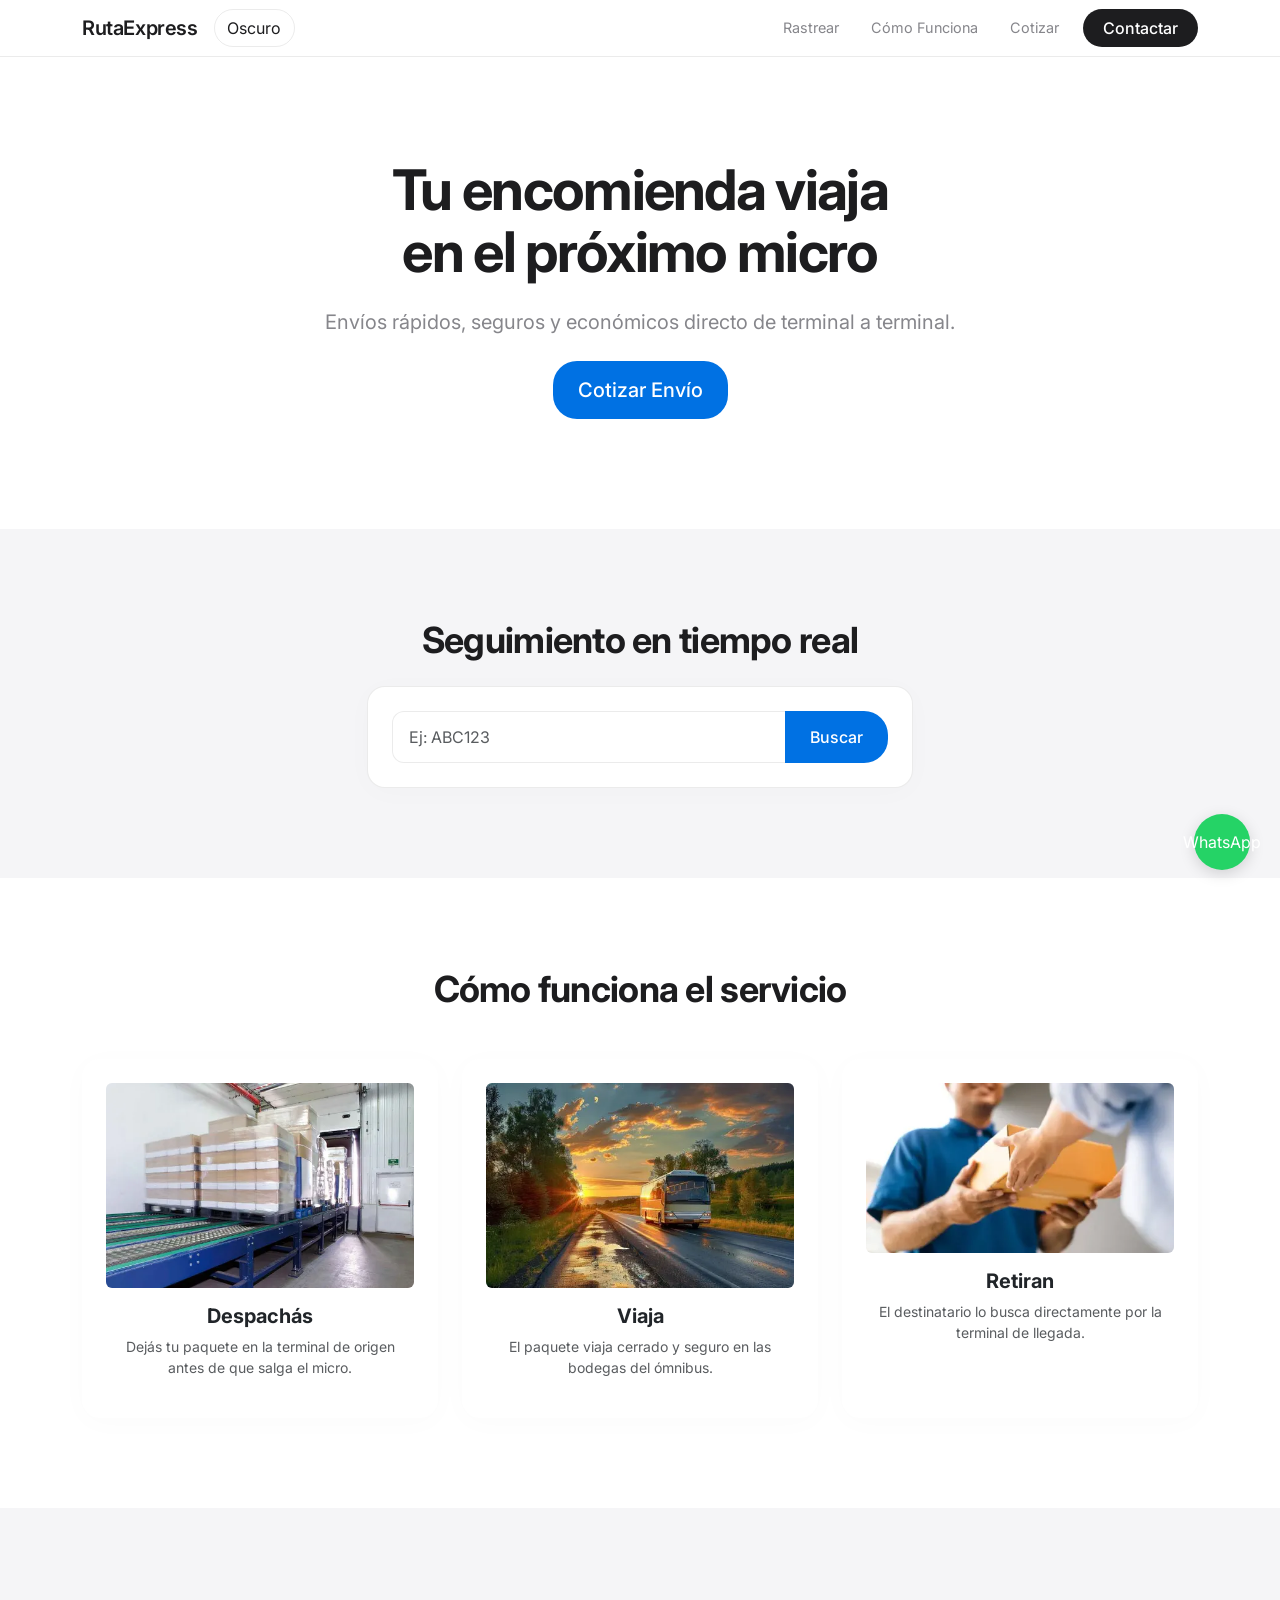
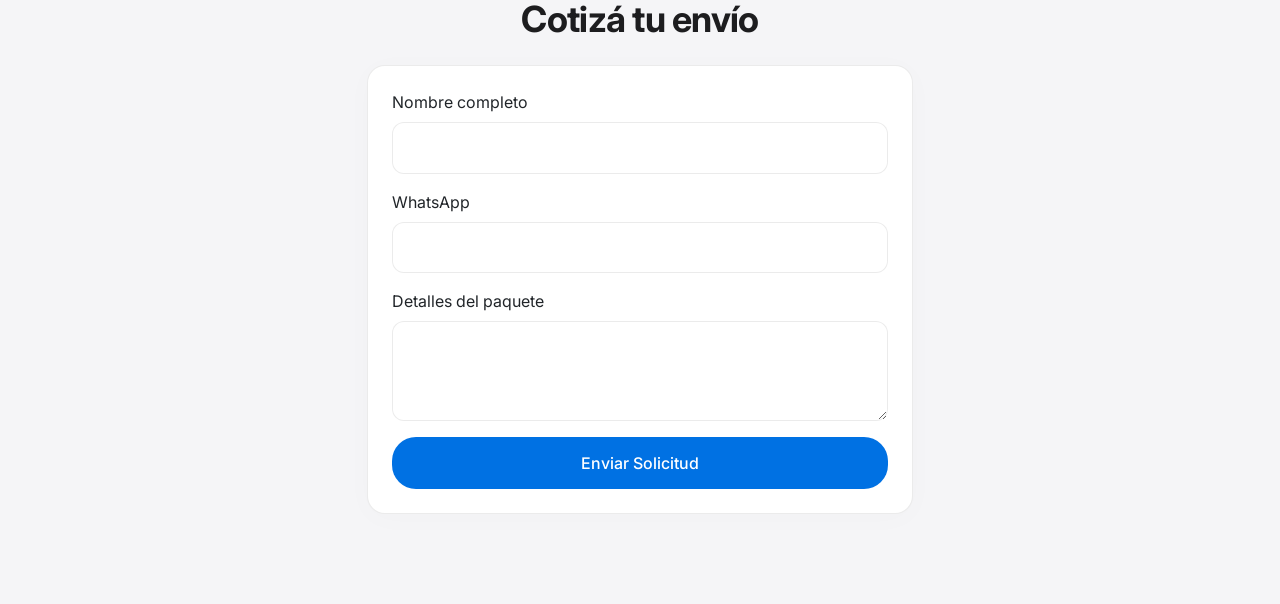
==== index.html @ 60e13e50 "Primer commit, hice todo en remoto y se sube junto" ====
<!DOCTYPE html>
<html lang="es">
<head>
    <meta charset="UTF-8">
    <meta name="viewport" content="width=device-width, initial-scale=1.0">
    <title>RutaExpress - Encomiendas, viajes y demas</title>
    <link href="https://cdn.jsdelivr.net/npm/bootstrap@5.3.3/dist/css/bootstrap.min.css" rel="stylesheet">
    <link href="https://fonts.googleapis.com/css2?family=Inter:wght@400;600&display=swap" rel="stylesheet">
    <link rel="stylesheet" href="styles.css">
</head>
<body>

    <nav class="navbar navbar-expand-lg fixed-top custom-navbar">
        <div class="container">
            <a class="navbar-brand logo-apple" href="#">RutaExpress</a>
            
            <button id="theme-toggle" class="btn-theme-toggle">Oscuro</button>
            
            <div class="navbar-nav ms-auto d-none d-lg-flex">
                <a class="nav-link" href="#tracking">Rastrear</a>
                <a class="nav-link" href="#como-funciona">Cómo Funciona</a>
                <a class="nav-link" href="otras_rutas.html">Cotizar</a>
                <a href="#contacto" class="btn btn-apple-nav">Contactar</a>
            </div>
        </div>
    </nav>

    <section class="hero-section text-center d-flex align-items-center">
        <div class="container">
            <h1 class="hero-title">Tu encomienda viaja<br>en el próximo micro</h1>
            <p class="hero-subtitle mx-auto my-4">Envíos rápidos, seguros y económicos directo de terminal a terminal.</p>
            <a href="otras_rutas.html" class="btn btn-apple-primary btn-lg px-4">Cotizar Envío</a>
        </div>
    </section>

    <section id="tracking" class="section-padding section-alt">
        <div class="container text-center">
            <h2 class="section-title mb-4">Seguimiento en tiempo real</h2>
            <div class="row justify-content-center">
                <div class="col-md-6">
                    <div class="card card-apple p-4">
                        <form id="tracking-form">
                            <div class="input-group">
                                <input type="text" id="tracking-input" class="form-control form-control-apple" placeholder="Ej: ABC123" required>
                                <button type="submit" class="btn btn-apple-primary">Buscar</button>
                            </div>
                        </form>
                        <div id="tracking-result" class="text-start mt-3 pt-3 border-top d-none">
                            <p class="mb-1 text-primary-apple fw-bold">En viaje </p>
                            <p class="mb-0 text-muted small">Colectivo Nº45 - En camino</p>
                        </div>
                    </div>
                </div>
            </div>
        </div>
    </section>

    <section id="como-funciona" class="section-padding">
        <div class="container">
            <h2 class="text-center section-title mb-5">Cómo funciona el servicio</h2>
            <div class="row g-4 text-center">
                <div class="col-md-4">
                    <div class="card card-apple h-100 p-4 border-0">
                        <img src="despacho.webp" alt="Despachar paquete" class="img-fluid mb-3 rounded">
                        <h3 class="h5 fw-bold">Despachás</h3>
                        <p class="text-muted small">Dejás tu paquete en la terminal de origen antes de que salga el micro.</p>
                    </div>
                </div>
                <div class="col-md-4">
                    <div class="card card-apple h-100 p-4 border-0">
                        <img src="viaje.webp" alt="Viaje del paquete" class="img-fluid mb-3 rounded">
                        <h3 class="h5 fw-bold">Viaja</h3>
                        <p class="text-muted small">El paquete viaja cerrado y seguro en las bodegas del ómnibus.</p>
                    </div>
                </div>
                <div class="col-md-4">
                    <div class="card card-apple h-100 p-4 border-0">
                        <img src="entrega.webp" alt="Retirar paquete" class="img-fluid mb-3 rounded">
                        <h3 class="h5 fw-bold">Retiran</h3>
                        <p class="text-muted small">El destinatario lo busca directamente por la terminal de llegada.</p>
                    </div>
                </div>
            </div>
        </div>
    </section>

    <section id="contacto" class="section-padding section-alt">
        <div class="container">
            <h2 class="text-center section-title mb-4">Cotizá tu envío</h2>
            <div class="row justify-content-center">
                <div class="col-md-6">
                    <div class="card card-apple p-4">
                        <form id="contact-form">
                            <div class="mb-3">
                                <label class="form-label">Nombre completo</label>
                                <input type="text" class="form-control form-control-apple" required>
                            </div>
                            <div class="mb-3">
                                <label class="form-label">WhatsApp</label>
                                <input type="tel" class="form-control form-control-apple" required>
                            </div>
                            <div class="mb-3">
                                <label class="form-label">Detalles del paquete</label>
                                <textarea class="form-control form-control-apple" rows="3" required></textarea>
                            </div>
                            <button type="submit" class="btn btn-apple-primary w-100">Enviar Solicitud</button>
                        </form>
                    </div>
                </div>
            </div>
        </div>
    </section>

    <a href="wa.me/+56958281260" class="whatsapp-floating" target="_blank">
        <span>WhatsApp</span>
    </a>

    <script src="script.js"></script>
</body>
</html>
---- styles.css ----
:root {
    --apple-bg: #ffffff;
    --apple-body-bg: #f5f5f7;
    --apple-text: #1d1d1f;
    --apple-text-secondary: #86868b;
    --apple-primary: #0071e3;
    --apple-primary-hover: #0077ed;
    --apple-card-bg: #ffffff;
    --apple-card-border: rgba(0, 0, 0, 0.08);
    --apple-nav-bg: rgba(255, 255, 255, 0.72);
    --apple-tint: #f5f5f7;
    --apple-shadow: 0 4px 30px rgba(0, 0, 0, 0.02);
}

[data-bs-theme="dark"] {
    --apple-bg: #000000;
    --apple-body-bg: #1d1d1f;
    --apple-text: #f5f5f7;
    --apple-text-secondary: #86868b;
    --apple-primary: #0071e3;
    --apple-primary-hover: #0077ed;
    --apple-card-bg: #2d2d2f;
    --apple-card-border: rgba(255, 255, 255, 0.08);
    --apple-nav-bg: rgba(29, 29, 31, 0.72);
    --apple-tint: #121212;
    --apple-shadow: 0 4px 30px rgba(0, 0, 0, 0.4);
}

/* GENERAL */
body {
    font-family: 'Inter', -apple-system, BlinkMacSystemFont, "Segoe UI", Roboto, sans-serif;
    background-color: var(--apple-bg);
    color: var(--apple-text);
    transition: background-color 0.4s ease, color 0.4s ease;
    overflow-x: hidden;
}

/* NAVBAR */
.custom-navbar {
    background-color: var(--apple-nav-bg);
    backdrop-filter: blur(20px);
    -webkit-backdrop-filter: blur(20px);
    border-bottom: 1px solid var(--apple-card-border);
}

.logo-apple {
    font-weight: 600;
    font-size: 1.25rem;
    color: var(--apple-text) !important;
    letter-spacing: -0.02em;
    text-decoration: none;
}

.custom-navbar .nav-link {
    color: var(--apple-text-secondary) !important;
    font-size: 0.9rem;
    padding: 0.5rem 1rem !important;
    transition: color 0.2s ease;
}

.custom-navbar .nav-link:hover {
    color: var(--apple-text) !important;
}

.btn-apple-nav {
    background-color: var(--apple-text);
    color: var(--apple-bg) !important;
    border-radius: 20px;
    padding: 0.4rem 1.2rem !important;
    font-weight: 500 !important;
    margin-left: 0.5rem;
    transition: transform 0.2s, opacity 0.2s !important;
}

.btn-theme-toggle {
    background: transparent;
    border: 1px solid var(--apple-card-border);
    color: var(--apple-text);
    padding: 0.4rem 0.8rem;
    border-radius: 20px;
    cursor: pointer;
}


.hero-section {
    padding-top: 160px;
    padding-bottom: 110px;
}

.hero-title {
    font-size: 3.5rem;
    font-weight: 700;
    line-height: 1.1;
    letter-spacing: -0.03em;
    margin-bottom: 1.5rem;
}

.hero-subtitle {
    font-size: 1.25rem;
    color: var(--apple-text-secondary);
    max-width: 680px;
}

/* BOTONES */
.btn-apple-primary {
    background-color: var(--apple-primary);
    color: #ffffff;
    border-radius: 24px;
    padding: 0.8rem 1.5rem;
    font-weight: 500;
    transition: background-color 0.2s, transform 0.2s;
}

.btn-apple-primary:hover {
    background-color: var(--apple-primary-hover);
    color: #ffffff;
    transform: translateY(-1px);
}

/* SECCIONES */
.section-padding { padding: 90px 0; }
.section-alt { background-color: var(--apple-tint); }
.section-title { font-size: 2.25rem; font-weight: 700; letter-spacing: -0.02em; }

/* TARJETAS */
.card-apple {
    background-color: var(--apple-card-bg);
    border: 1px solid var(--apple-card-border);
    border-radius: 18px;
    box-shadow: var(--apple-shadow);
}

.step-badge {
    width: 44px;
    height: 44px;
    background-color: var(--apple-tint);
    display: inline-flex;
    align-items: center;
    justify-content: center;
    border-radius: 50%;
    font-weight: 600;
}

/* FORMULARIO */
.form-control-apple {
    background-color: var(--apple-bg);
    border: 1px solid var(--apple-card-border);
    color: var(--apple-text);
    border-radius: 12px;
    padding: 0.8rem 1rem;
}

.form-control-apple:focus {
    border-color: var(--apple-primary);
    box-shadow: 0 0 0 4px rgba(0, 113, 227, 0.15);
}


.text-primary-apple { color: #34c759; }

.whatsapp-floating {
    position: fixed;
    bottom: 30px;
    right: 30px;
    background-color: #25d366;
    width: 56px;
    height: 56px;
    border-radius: 50%;
    display: flex;
    align-items: center;
    justify-content: center;
    color: white;
    text-decoration: none;
    box-shadow: 0 4px 15px rgba(0,0,0,0.15);
    z-index: 1000;
}
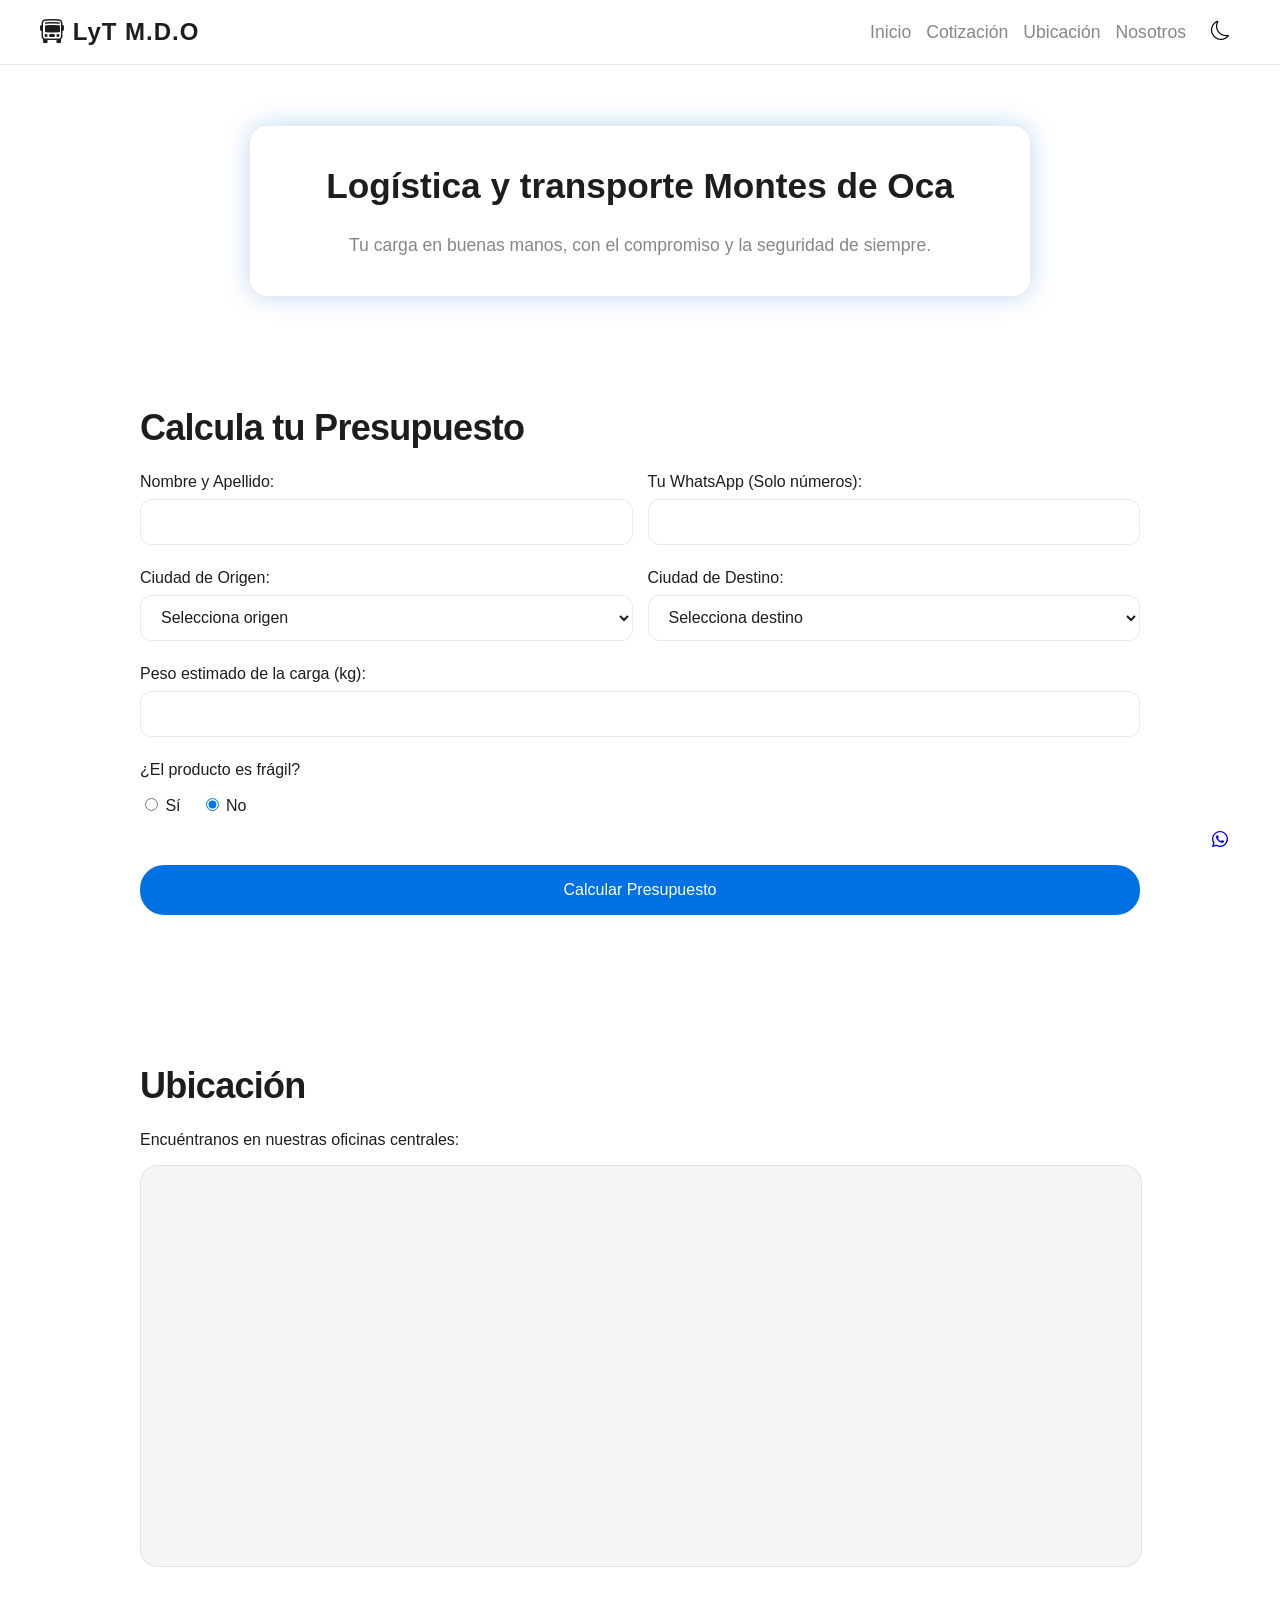
==== commit dfdc3993: "fix: cambios estructurales, mejoras y agregue las tareas establecidas" ====
--- a/index.html
+++ b/index.html
@@ -1,120 +1,127 @@
 <!DOCTYPE html>
-<html lang="es">
+<html lang="es" data-bs-theme="light">
 <head>
     <meta charset="UTF-8">
     <meta name="viewport" content="width=device-width, initial-scale=1.0">
-    <title>RutaExpress - Encomiendas, viajes y demas</title>
-    <link href="https://cdn.jsdelivr.net/npm/bootstrap@5.3.3/dist/css/bootstrap.min.css" rel="stylesheet">
-    <link href="https://fonts.googleapis.com/css2?family=Inter:wght@400;600&display=swap" rel="stylesheet">
+    <title>Logística y Transporte Montes de Oca</title>
     <link rel="stylesheet" href="styles.css">
+    <link rel="stylesheet" href="https://cdn.jsdelivr.net/npm/bootstrap-icons@1.11.3/font/bootstrap-icons.min.css">
 </head>
 <body>
 
-    <nav class="navbar navbar-expand-lg fixed-top custom-navbar">
-        <div class="container">
-            <a class="navbar-brand logo-apple" href="#">RutaExpress</a>
+<!-- Menú de navegación -->
+    <nav class="custom-navbar">
+        <div class="nav-container">
+            <!-- Firma a la izquierda -->
+             
+            <a href="index.html" class="navbar-logo"><i class="bi bi-bus-front" class=""></i> LyT M.D.O</a>
             
-            <button id="theme-toggle" class="btn-theme-toggle">Oscuro</button>
-            
-            <div class="navbar-nav ms-auto d-none d-lg-flex">
-                <a class="nav-link" href="#tracking">Rastrear</a>
-                <a class="nav-link" href="#como-funciona">Cómo Funciona</a>
-                <a class="nav-link" href="otras_rutas.html">Cotizar</a>
-                <a href="#contacto" class="btn btn-apple-nav">Contactar</a>
-            </div>
+            <!-- Lista de enlaces centrados -->
+            <ul>
+                <li><a href="index.html">Inicio</a></li>
+                <li><a href="#cotizacion">Cotización</a></li>
+                <li><a href="#ubicacion">Ubicación</a></li>
+                <li><a href="experiencia.html">Nosotros</a></li>
+                <li><button id="theme-toggle" class="btn-theme-toggle" title="Cambiar tema"><i id="theme-icon" class="bi bi-moon"></i></button></li>
+            </ul>
         </div>
     </nav>
 
-    <section class="hero-section text-center d-flex align-items-center">
-        <div class="container">
-            <h1 class="hero-title">Tu encomienda viaja<br>en el próximo micro</h1>
-            <p class="hero-subtitle mx-auto my-4">Envíos rápidos, seguros y económicos directo de terminal a terminal.</p>
-            <a href="otras_rutas.html" class="btn btn-apple-primary btn-lg px-4">Cotizar Envío</a>
+    <!-- Botón Flotante de WhatsApp -->
+    <a href="https://wa.me/56958281260" class="whatsapp-float" target="_blank" rel="noopener noreferrer">
+        <i class="bi bi-whatsapp"></i>
+    </a>
+
+    <!-- NUEVO: TÍTULO Y ESLOGAN -->
+    <section id="hero" class="title-container">
+        <div class="title-box">
+            <h1>Logística y transporte Montes de Oca</h1>
+            <p>Tu carga en buenas manos, con el compromiso y la seguridad de siempre.</p>
         </div>
     </section>
 
-    <section id="tracking" class="section-padding section-alt">
-        <div class="container text-center">
-            <h2 class="section-title mb-4">Seguimiento en tiempo real</h2>
-            <div class="row justify-content-center">
-                <div class="col-md-6">
-                    <div class="card card-apple p-4">
-                        <form id="tracking-form">
-                            <div class="input-group">
-                                <input type="text" id="tracking-input" class="form-control form-control-apple" placeholder="Ej: ABC123" required>
-                                <button type="submit" class="btn btn-apple-primary">Buscar</button>
-                            </div>
-                        </form>
-                        <div id="tracking-result" class="text-start mt-3 pt-3 border-top d-none">
-                            <p class="mb-1 text-primary-apple fw-bold">En viaje </p>
-                            <p class="mb-0 text-muted small">Colectivo Nº45 - En camino</p>
-                        </div>
-                    </div>
+<!-- SECCIÓN DEL FORMULARIO COTIZADOR -->
+    <section id="cotizacion">
+        <h2>Calcula tu Presupuesto</h2>
+        
+        <!-- Aviso Visual (Oculto por defecto) -->
+        <p id="alerta-ciudades" class="alerta-roja ocultar-alerta">No se puede escoger dos ciudades iguales de inicio y término de encomienda.</p>
+        
+        <form id="cotizar-form">
+            <!-- NUEVOS CAMPOS: Nombre y WhatsApp -->
+            <div class="form-group-row">
+                <div class="form-group half-width">
+                    <label for="nombre">Nombre y Apellido:</label>
+                    <input type="text" id="nombre" name="nombre" required>
+                </div>
+                <div class="form-group half-width">
+                    <label for="whatsapp">Tu WhatsApp (Solo números):</label>
+                    <input type="number" id="whatsapp" name="whatsapp" required>
                 </div>
             </div>
+
+            <!-- CAMPOS: Ciudades -->
+            <div class="form-group-row">
+                <div class="form-group half-width">
+                    <label for="origen">Ciudad de Origen:</label>
+                    <select id="origen" name="origen" required>
+                        <option value="" disabled selected>Selecciona origen</option>
+                        <option value="Iquique">Iquique</option>
+                        <option value="Antofagasta">Antofagasta</option>
+                        <option value="Santiago">Santiago</option>
+                        <option value="Concepción">Concepción</option>
+                    </select>
+                </div>
+                <div class="form-group half-width">
+                    <label for="destino">Ciudad de Destino:</label>
+                    <select id="destino" name="destino" required>
+                        <option value="" disabled selected>Selecciona destino</option>
+                        <option value="Iquique">Iquique</option>
+                        <option value="Antofagasta">Antofagasta</option>
+                        <option value="Santiago">Santiago</option>
+                        <option value="Concepción">Concepción</option>
+                    </select>
+                </div>
+            </div>
+
+            <!-- CAMPO: Peso -->
+            <div class="form-group">
+                <label for="peso">Peso estimado de la carga (kg):</label>
+                <input type="number" id="peso" name="peso" min="1" required>
+            </div>
+
+            <!-- NUEVO CAMPO: Frágil -->
+            <div class="form-group">
+                <label>¿El producto es frágil?</label>
+                <div class="radio-group">
+                    <label><input type="radio" name="fragil" value="Si" required> Sí</label>
+                    <label><input type="radio" name="fragil" value="No" checked> No</label>
+                </div>
+            </div>
+
+            <button type="submit" id="btn-calcular" class="btn-submit">Calcular Presupuesto</button>
+        </form>
+
+        <!-- Contenedor del resultado (Oculto por defecto) -->
+        <div id="resultado" class="resultado-caja d-none">
+            <h3>Total Estimado: <span id="precio" class="text-primary-apple"></span></h3>
+            <p>Este es un valor referencial. Contáctanos por WhatsApp para coordinar tu envío.</p>
         </div>
     </section>
 
-    <section id="como-funciona" class="section-padding">
-        <div class="container">
-            <h2 class="text-center section-title mb-5">Cómo funciona el servicio</h2>
-            <div class="row g-4 text-center">
-                <div class="col-md-4">
-                    <div class="card card-apple h-100 p-4 border-0">
-                        <img src="despacho.webp" alt="Despachar paquete" class="img-fluid mb-3 rounded">
-                        <h3 class="h5 fw-bold">Despachás</h3>
-                        <p class="text-muted small">Dejás tu paquete en la terminal de origen antes de que salga el micro.</p>
-                    </div>
-                </div>
-                <div class="col-md-4">
-                    <div class="card card-apple h-100 p-4 border-0">
-                        <img src="viaje.webp" alt="Viaje del paquete" class="img-fluid mb-3 rounded">
-                        <h3 class="h5 fw-bold">Viaja</h3>
-                        <p class="text-muted small">El paquete viaja cerrado y seguro en las bodegas del ómnibus.</p>
-                    </div>
-                </div>
-                <div class="col-md-4">
-                    <div class="card card-apple h-100 p-4 border-0">
-                        <img src="entrega.webp" alt="Retirar paquete" class="img-fluid mb-3 rounded">
-                        <h3 class="h5 fw-bold">Retiran</h3>
-                        <p class="text-muted small">El destinatario lo busca directamente por la terminal de llegada.</p>
-                    </div>
-                </div>
-            </div>
+
+    <section id="ubicacion">
+        <h2>Ubicación</h2>
+        <p>Encuéntranos en nuestras oficinas centrales:</p>
+        
+
+        <div class="map-container">
+            <iframe src="https://www.google.com/maps/embed?pb=!1m18!1m12!1m3!1d3744.136192873491!2d-70.134595!3d-20.245842!2m3!1f0!2f0!3f0!3m2!1i1024!2i768!4f13.1!3m3!1m2!1s0x915214002fa8c109%3A0xc3f58a361efbf7!2sManuel%20Castro%20Ramos%202100%2C%201100000%20Iquique%2C%20Tarapac%C3%A1%2C%20Chile!5e0!3m2!1sen!2sus!4v1715000000000!5m2!1sen!2sus" width="100%" height="100%" style="border:0;" allowfullscreen="" loading="lazy" referrerpolicy="no-referrer-when-downgrade"></iframe>
         </div>
     </section>
 
-    <section id="contacto" class="section-padding section-alt">
-        <div class="container">
-            <h2 class="text-center section-title mb-4">Cotizá tu envío</h2>
-            <div class="row justify-content-center">
-                <div class="col-md-6">
-                    <div class="card card-apple p-4">
-                        <form id="contact-form">
-                            <div class="mb-3">
-                                <label class="form-label">Nombre completo</label>
-                                <input type="text" class="form-control form-control-apple" required>
-                            </div>
-                            <div class="mb-3">
-                                <label class="form-label">WhatsApp</label>
-                                <input type="tel" class="form-control form-control-apple" required>
-                            </div>
-                            <div class="mb-3">
-                                <label class="form-label">Detalles del paquete</label>
-                                <textarea class="form-control form-control-apple" rows="3" required></textarea>
-                            </div>
-                            <button type="submit" class="btn btn-apple-primary w-100">Enviar Solicitud</button>
-                        </form>
-                    </div>
-                </div>
-            </div>
-        </div>
-    </section>
 
-    <a href="wa.me/+56958281260" class="whatsapp-floating" target="_blank">
-        <span>WhatsApp</span>
-    </a>
-
-    <script src="script.js"></script>
+    <script src="main.js"></script>
+    <script src="cotizador.js"></script> 
 </body>
 </html>
--- a/styles.css
+++ b/styles.css
@@ -33,14 +33,37 @@
     color: var(--apple-text);
     transition: background-color 0.4s ease, color 0.4s ease;
     overflow-x: hidden;
+    margin: 0;
 }
 
 /* NAVBAR */
-.custom-navbar {
+.custom-navbar, nav {
     background-color: var(--apple-nav-bg);
     backdrop-filter: blur(20px);
     -webkit-backdrop-filter: blur(20px);
     border-bottom: 1px solid var(--apple-card-border);
+    position: sticky;
+    top: 0;
+    z-index: 999;
+}
+
+nav ul {
+    list-style: none;
+    display: flex;
+    gap: 15px;
+    padding: 1rem 2rem;
+    margin: 0;
+}
+
+nav ul li a {
+    text-decoration: none;
+    color: var(--apple-text-secondary);
+    font-weight: 500;
+    transition: color 0.2s ease;
+}
+
+nav ul li a:hover {
+    color: var(--apple-text);
 }
 
 .logo-apple {
@@ -51,127 +74,408 @@
     text-decoration: none;
 }
 
-.custom-navbar .nav-link {
-    color: var(--apple-text-secondary) !important;
-    font-size: 0.9rem;
-    padding: 0.5rem 1rem !important;
-    transition: color 0.2s ease;
-}
-
-.custom-navbar .nav-link:hover {
-    color: var(--apple-text) !important;
-}
-
-.btn-apple-nav {
-    background-color: var(--apple-text);
-    color: var(--apple-bg) !important;
-    border-radius: 20px;
-    padding: 0.4rem 1.2rem !important;
-    font-weight: 500 !important;
-    margin-left: 0.5rem;
-    transition: transform 0.2s, opacity 0.2s !important;
-}
-
-.btn-theme-toggle {
-    background: transparent;
-    border: 1px solid var(--apple-card-border);
-    color: var(--apple-text);
-    padding: 0.4rem 0.8rem;
-    border-radius: 20px;
-    cursor: pointer;
-}
-
-
-.hero-section {
-    padding-top: 160px;
-    padding-bottom: 110px;
-}
-
-.hero-title {
-    font-size: 3.5rem;
+/* ESTRUCTURA DE SECCIONES (Adaptada al HTML) */
+section {
+    padding: 60px 20px;
+    max-width: 1000px;
+    margin: 0 auto;
+}
+
+h2 {
+    font-size: 2.25rem;
     font-weight: 700;
-    line-height: 1.1;
-    letter-spacing: -0.03em;
+    letter-spacing: -0.02em;
     margin-bottom: 1.5rem;
-}
-
-.hero-subtitle {
-    font-size: 1.25rem;
-    color: var(--apple-text-secondary);
-    max-width: 680px;
-}
-
-/* BOTONES */
-.btn-apple-primary {
+    color: var(--apple-text);
+}
+
+/* FORMULARIO ADAPTADO AL ESTILO APPLE */
+.form-group {
+    margin-bottom: 1.5rem;
+}
+
+.form-group label {
+    display: block;
+    margin-bottom: 0.5rem;
+    font-weight: 500;
+    color: var(--apple-text);
+}
+
+.form-group input[type="number"],
+.form-group input[type="email"],
+.form-group select {
+    width: 100%;
+    background-color: var(--apple-bg);
+    border: 1px solid var(--apple-card-border);
+    color: var(--apple-text);
+    border-radius: 12px;
+    padding: 0.8rem 1rem;
+    font-size: 1rem;
+    transition: border-color 0.2s, box-shadow 0.2s;
+    box-sizing: border-box;
+}
+
+.form-group input:focus,
+.form-group select:focus {
+    outline: none;
+    border-color: var(--apple-primary);
+    box-shadow: 0 0 0 4px rgba(0, 113, 227, 0.15);
+}
+
+.radio-group {
+    display: flex;
+    gap: 20px;
+    color: var(--apple-text);
+    padding: 0.5rem 0;
+}
+
+/* BOTÓN ENVIAR FORMULARIO */
+.btn-submit {
     background-color: var(--apple-primary);
     color: #ffffff;
+    border: none;
     border-radius: 24px;
-    padding: 0.8rem 1.5rem;
+    padding: 1rem 1.5rem;
     font-weight: 500;
+    font-size: 1rem;
+    width: 100%;
+    cursor: pointer;
     transition: background-color 0.2s, transform 0.2s;
-}
-
-.btn-apple-primary:hover {
+    margin-top: 10px;
+}
+
+.btn-submit:hover {
     background-color: var(--apple-primary-hover);
-    color: #ffffff;
-    transform: translateY(-1px);
-}
-
-/* SECCIONES */
-.section-padding { padding: 90px 0; }
-.section-alt { background-color: var(--apple-tint); }
-.section-title { font-size: 2.25rem; font-weight: 700; letter-spacing: -0.02em; }
-
-/* TARJETAS */
-.card-apple {
+    transform: translateY(-2px);
+}
+
+/* AVISO ROJO PERMANENTE (Optimizado para modo claro/oscuro) */
+.alerta-roja {
+    color: #ff3b30;
+    font-weight: 600;
+    text-align: center;
+    background-color: rgba(255, 59, 48, 0.1);
+    padding: 12px;
+    border: 1px solid rgba(255, 59, 48, 0.3);
+    border-radius: 12px;
+    margin-bottom: 24px;
+}
+
+/* VALIDACIONES VISUALES (Errores) */
+.mensaje-error {
+    color: #ff3b30; 
+    font-size: 0.85rem;
+    font-weight: 500;
+    margin-top: 6px;
+    display: block; 
+}
+
+.ocultar-error {
+    display: none !important;
+}
+
+.input-error {
+    border-color: #ff3b30 !important; 
+    box-shadow: 0 0 0 4px rgba(255, 59, 48, 0.15) !important;
+    outline: none; 
+}
+
+/* MAPA DE GOOGLE */
+#map {
+    height: 400px;
+    width: 100%;
+    border-radius: 18px; /* Estilo Apple */
+    margin-top: 20px;
+    border: 1px solid var(--apple-card-border);
+}
+
+/* RESEÑAS GOOGLE (Estilo Tarjetas Apple) */
+#google-reviews {
+    display: grid;
+    grid-template-columns: repeat(auto-fit, minmax(280px, 1fr));
+    gap: 20px;
+    margin-top: 20px;
+}
+
+.resena-card {
     background-color: var(--apple-card-bg);
     border: 1px solid var(--apple-card-border);
+    padding: 20px;
     border-radius: 18px;
     box-shadow: var(--apple-shadow);
-}
-
-.step-badge {
-    width: 44px;
-    height: 44px;
-    background-color: var(--apple-tint);
-    display: inline-flex;
-    align-items: center;
-    justify-content: center;
-    border-radius: 50%;
-    font-weight: 600;
-}
-
-/* FORMULARIO */
-.form-control-apple {
-    background-color: var(--apple-bg);
-    border: 1px solid var(--apple-card-border);
-    color: var(--apple-text);
-    border-radius: 12px;
-    padding: 0.8rem 1rem;
-}
-
-.form-control-apple:focus {
-    border-color: var(--apple-primary);
-    box-shadow: 0 0 0 4px rgba(0, 113, 227, 0.15);
-}
-
-
-.text-primary-apple { color: #34c759; }
-
-.whatsapp-floating {
+    color: var(--apple-text);
+    transition: transform 0.2s;
+}
+
+.resena-card:hover {
+    transform: translateY(-4px);
+}
+
+/* BOTÓN FLOTANTE WHATSAPP (Unificado) */
+.whatsapp-float {
     position: fixed;
     bottom: 30px;
     right: 30px;
-    background-color: #25d366;
-    width: 56px;
-    height: 56px;
+    width: 60px;
+    height: 60px;
     border-radius: 50%;
     display: flex;
     align-items: center;
     justify-content: center;
-    color: white;
     text-decoration: none;
-    box-shadow: 0 4px 15px rgba(0,0,0,0.15);
     z-index: 1000;
-}
-
+    transition: transform 0.2s;
+}
+
+.whatsapp-float:hover {
+    transform: scale(1.08);
+}
+
+.whatsapp-float img {
+    width: 100%;
+    height: 100%;
+    filter: drop-shadow(0 4px 10px rgba(0,0,0,0.15));
+}
+
+/* =========================================
+   PÁGINA: EXPERIENCIA.HTML
+   ========================================= */
+.experiencia-header {
+    text-align: center;
+    padding: 60px 20px 20px;
+    max-width: 800px;
+    margin: 0 auto;
+}
+
+.galeria-experiencia {
+    display: grid;
+    grid-template-columns: repeat(auto-fit, minmax(300px, 1fr));
+    gap: 30px;
+    padding: 20px 20px 60px;
+    max-width: 1200px;
+    margin: 0 auto;
+}
+
+.card {
+    background-color: var(--apple-card-bg);
+    border: 1px solid var(--apple-card-border);
+    border-radius: 18px;
+    box-shadow: var(--apple-shadow);
+    overflow: hidden;
+    color: var(--apple-text);
+    transition: transform 0.3s;
+}
+
+.card:hover {
+    transform: translateY(-5px);
+}
+
+.imagen-contenedor {
+    width: 100%;
+    height: 250px;
+    background-color: var(--apple-tint);
+    display: flex;
+    align-items: center;
+    justify-content: center;
+    overflow: hidden;
+}
+
+.imagen-contenedor img {
+    width: 100%;
+    height: 100%;
+    object-fit: cover; /* Evita que las fotos se deformen */
+}
+
+.card-info {
+    padding: 24px;
+}
+
+.card-info h3 {
+    margin-top: 0;
+    margin-bottom: 10px;
+    font-size: 1.4rem;
+}
+
+.card-info p {
+    color: var(--apple-text-secondary);
+    margin: 0;
+    line-height: 1.5;
+}
+
+/* =========================================
+   NUEVOS AJUSTES (Desplazamiento, Navbar y Título)
+   ========================================= */
+
+/* Desplazamiento suave para los enlaces de ancla */
+html {
+    scroll-behavior: smooth;
+}
+
+
+.custom-navbar .nav-container {
+    display: flex;
+    justify-content: space-between;
+    align-items: center;
+    max-width: 1200px;
+    margin: 0 auto;
+    padding: 0 20px;
+}
+
+.navbar-logo {
+    font-weight: 800;
+    font-size: 1.5rem;
+    color: var(--apple-text); /* Se mantiene oscuro y se adapta al modo claro/oscuro */
+    text-decoration: none;
+    letter-spacing: 1px;
+}
+
+.custom-navbar ul {
+    display: flex;
+    justify-content: center;
+    align-items: center;
+    gap: 15px;
+    list-style: none;
+    margin: 0;
+    padding: 1rem 0;
+    font-size: 1.1rem;
+    /* Hereda la tipografía Inter / System Font por defecto */
+}
+
+.btn-theme-toggle {
+    background: none;
+    border: none;
+    font-size: 1.2rem;
+    cursor: pointer;
+    padding: 5px 10px;
+    transition: transform 0.2s;
+}
+
+.btn-theme-toggle:hover {
+    transform: scale(1.1);
+}
+
+/* Recuadro del Título con borde difuminado */
+.title-container {
+    display: flex;
+    justify-content: center;
+    padding: 60px 20px 20px;
+}
+
+.title-box {
+    text-align: center;
+    padding: 40px;
+    border-radius: 18px;
+    background-color: var(--apple-card-bg);
+    border: 1px solid var(--apple-card-border);
+    /* Sombra exterior difuminada usando el color primario azul */
+    box-shadow: 0 0 25px rgba(0, 113, 227, 0.25);
+    max-width: 700px;
+    width: 100%;
+}
+
+.title-box h1 {
+    margin-top: 0;
+    color: var(--apple-text);
+    font-size: 2.2rem;
+}
+
+.title-box p {
+    color: var(--apple-text-secondary);
+    font-size: 1.1rem;
+    margin-bottom: 0;
+}
+
+/* Estructura para que Origen y Destino estén uno al lado del otro en PC */
+.form-group-row {
+    display: flex;
+    gap: 15px;
+    flex-wrap: wrap;
+}
+.half-width {
+    flex: 1;
+    min-width: 200px;
+}
+
+/* Ocultar el cartel por defecto */
+.ocultar-alerta {
+    display: none;
+}
+
+/* =========================================
+   ESTILOS PARA EL MAPA Y COTIZADOR
+   ========================================= */
+
+/* Solución visual al espacio en blanco del mapa */
+.map-container {
+    width: 100%;
+    height: 400px;
+    border-radius: 18px;
+    overflow: hidden; /* Esto es vital para que el mapa respete el borde curvo */
+    border: 1px solid var(--apple-card-border);
+    background-color: var(--apple-tint);
+    display: flex;
+}
+
+.map-container iframe {
+    width: 100%;
+    height: 100%;
+    border: none;
+}
+
+/* Caja de resultado de cotización */
+.resultado-caja {
+    margin-top: 25px;
+    padding: 25px;
+    border-radius: 16px;
+    background-color: var(--apple-tint);
+    border: 1px solid var(--apple-card-border);
+    text-align: center;
+    box-shadow: var(--apple-shadow);
+    transition: opacity 0.3s ease;
+}
+
+.resultado-caja h3 {
+    margin: 0 0 10px 0;
+    color: var(--apple-text);
+}
+
+.resultado-caja p {
+    margin: 0;
+    color: var(--apple-text-secondary);
+    font-size: 0.95rem;
+}
+
+/* Ocultar elementos */
+.d-none {
+    display: none !important;
+}
+
+
+/* =========================================
+   UNIFICACIÓN DE CAMPOS DEL FORMULARIO
+   ========================================= */
+
+/* Asegura que todos los inputs y selects midan el 100% de su contenedor y compartan el mismo estilo */
+.form-group input[type="text"],
+.form-group input[type="number"],
+.form-group input[type="email"],
+.form-group select {
+    width: 100% !important;
+    box-sizing: border-box !important;
+    background-color: var(--apple-bg);
+    border: 1px solid var(--apple-card-border);
+    color: var(--apple-text);
+    border-radius: 12px;
+    padding: 0.8rem 1rem;
+    font-size: 1rem;
+    font-family: inherit;
+    transition: border-color 0.2s, box-shadow 0.2s;
+}
+
+/* Efecto focus idéntico para todos al hacer clic */
+.form-group input:focus,
+.form-group select:focus {
+    outline: none;
+    border-color: var(--apple-primary);
+    box-shadow: 0 0 0 4px rgba(0, 113, 227, 0.15);
+}
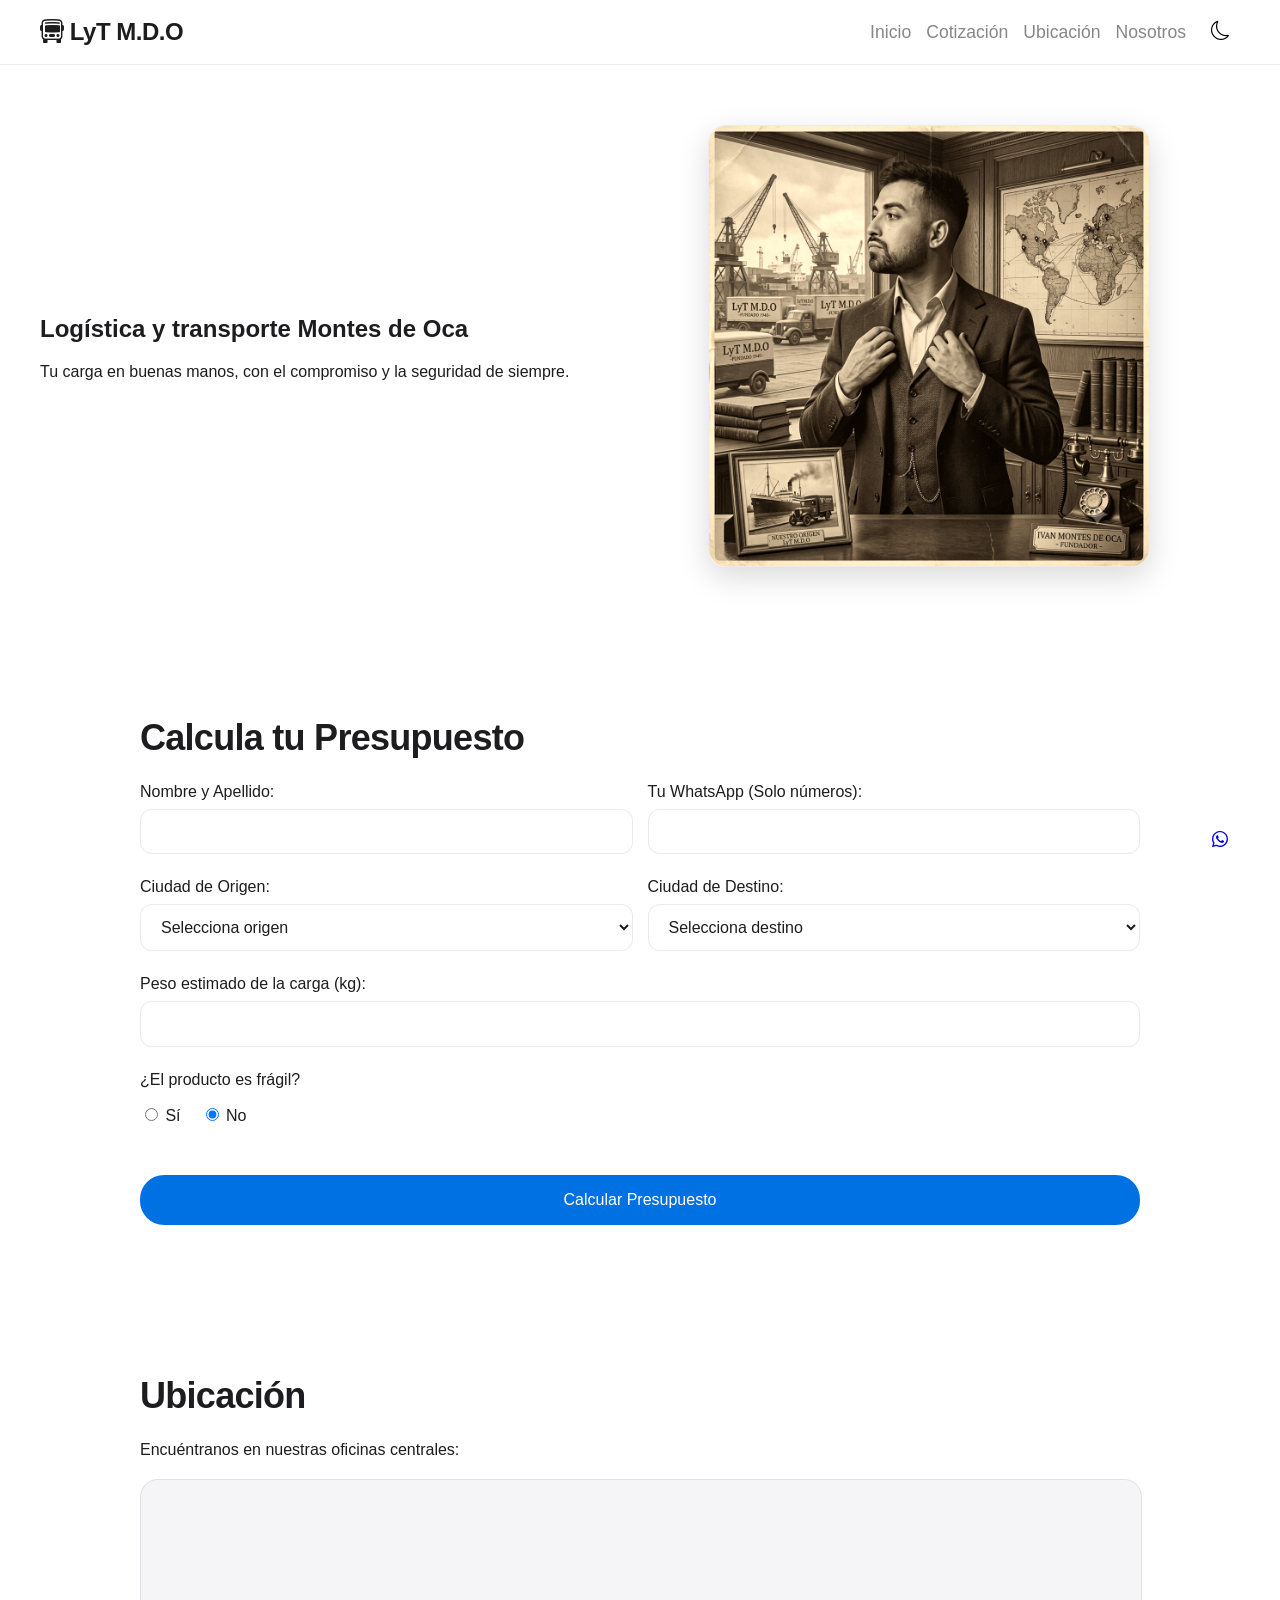
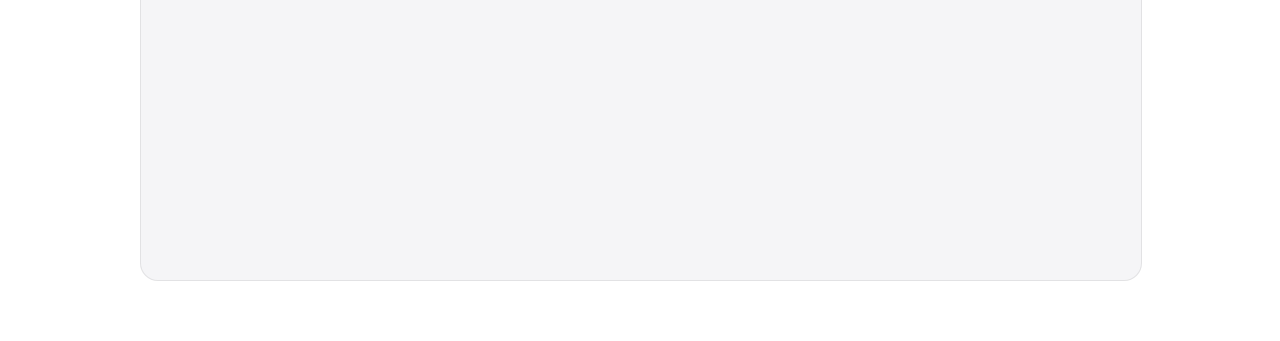
==== commit 996e7903: "Fix: detalles finos y agrego foto1" ====
--- a/index.html
+++ b/index.html
@@ -9,14 +9,14 @@
 </head>
 <body>
 
-<!-- Menú de navegación -->
+
     <nav class="custom-navbar">
         <div class="nav-container">
-            <!-- Firma a la izquierda -->
+
              
             <a href="index.html" class="navbar-logo"><i class="bi bi-bus-front" class=""></i> LyT M.D.O</a>
             
-            <!-- Lista de enlaces centrados -->
+
             <ul>
                 <li><a href="index.html">Inicio</a></li>
                 <li><a href="#cotizacion">Cotización</a></li>
@@ -27,28 +27,31 @@
         </div>
     </nav>
 
-    <!-- Botón Flotante de WhatsApp -->
+
     <a href="https://wa.me/56958281260" class="whatsapp-float" target="_blank" rel="noopener noreferrer">
         <i class="bi bi-whatsapp"></i>
     </a>
 
-    <!-- NUEVO: TÍTULO Y ESLOGAN -->
-    <section id="hero" class="title-container">
-        <div class="title-box">
-            <h1>Logística y transporte Montes de Oca</h1>
-            <p>Tu carga en buenas manos, con el compromiso y la seguridad de siempre.</p>
-        </div>
-    </section>
+    
+    <section class="hero-section">
+    <div class="hero-card">
+        <h1>Logística y transporte Montes de Oca</h1>
+        <p>Tu carga en buenas manos, con el compromiso y la seguridad de siempre.</p>
+    </div>
+    <div class="hero-image-wrapper">
+        <img src="foto1.png" alt="Ivan Montes de Oca - Fundador 1940" class="sepia-portrait">
+    </div>
+</section>
 
-<!-- SECCIÓN DEL FORMULARIO COTIZADOR -->
+
     <section id="cotizacion">
         <h2>Calcula tu Presupuesto</h2>
         
-        <!-- Aviso Visual (Oculto por defecto) -->
+        
         <p id="alerta-ciudades" class="alerta-roja ocultar-alerta">No se puede escoger dos ciudades iguales de inicio y término de encomienda.</p>
         
         <form id="cotizar-form">
-            <!-- NUEVOS CAMPOS: Nombre y WhatsApp -->
+           
             <div class="form-group-row">
                 <div class="form-group half-width">
                     <label for="nombre">Nombre y Apellido:</label>
@@ -60,7 +63,7 @@
                 </div>
             </div>
 
-            <!-- CAMPOS: Ciudades -->
+           
             <div class="form-group-row">
                 <div class="form-group half-width">
                     <label for="origen">Ciudad de Origen:</label>
@@ -84,13 +87,13 @@
                 </div>
             </div>
 
-            <!-- CAMPO: Peso -->
+
             <div class="form-group">
                 <label for="peso">Peso estimado de la carga (kg):</label>
                 <input type="number" id="peso" name="peso" min="1" required>
             </div>
 
-            <!-- NUEVO CAMPO: Frágil -->
+
             <div class="form-group">
                 <label>¿El producto es frágil?</label>
                 <div class="radio-group">
@@ -102,7 +105,7 @@
             <button type="submit" id="btn-calcular" class="btn-submit">Calcular Presupuesto</button>
         </form>
 
-        <!-- Contenedor del resultado (Oculto por defecto) -->
+
         <div id="resultado" class="resultado-caja d-none">
             <h3>Total Estimado: <span id="precio" class="text-primary-apple"></span></h3>
             <p>Este es un valor referencial. Contáctanos por WhatsApp para coordinar tu envío.</p>
--- a/styles.css
+++ b/styles.css
@@ -27,6 +27,10 @@
 }
 
 /* GENERAL */
+html {
+    scroll-behavior: smooth;
+}
+
 body {
     font-family: 'Inter', -apple-system, BlinkMacSystemFont, "Segoe UI", Roboto, sans-serif;
     background-color: var(--apple-bg);
@@ -47,34 +51,59 @@
     z-index: 999;
 }
 
-nav ul {
+.custom-navbar .nav-container {
+    display: flex;
+    justify-content: space-between;
+    align-items: center;
+    max-width: 1200px;
+    margin: 0 auto;
+    padding: 0 20px;
+}
+
+.logo-apple, .navbar-logo {
+    font-weight: 800;
+    font-size: 1.5rem;
+    color: var(--apple-text) !important;
+    letter-spacing: -0.02em;
+    text-decoration: none;
+}
+
+.custom-navbar ul, nav ul {
+    display: flex;
+    justify-content: center;
+    align-items: center;
+    gap: 15px;
     list-style: none;
-    display: flex;
-    gap: 15px;
-    padding: 1rem 2rem;
     margin: 0;
-}
-
-nav ul li a {
+    padding: 1rem 0;
+    font-size: 1.1rem;
+}
+
+nav ul li a, .custom-navbar ul li a {
     text-decoration: none;
     color: var(--apple-text-secondary);
     font-weight: 500;
     transition: color 0.2s ease;
 }
 
-nav ul li a:hover {
-    color: var(--apple-text);
-}
-
-.logo-apple {
-    font-weight: 600;
-    font-size: 1.25rem;
-    color: var(--apple-text) !important;
-    letter-spacing: -0.02em;
-    text-decoration: none;
-}
-
-/* ESTRUCTURA DE SECCIONES (Adaptada al HTML) */
+nav ul li a:hover, .custom-navbar ul li a:hover {
+    color: var(--apple-text);
+}
+
+.btn-theme-toggle {
+    background: none;
+    border: none;
+    font-size: 1.2rem;
+    cursor: pointer;
+    padding: 5px 10px;
+    transition: transform 0.2s;
+}
+
+.btn-theme-toggle:hover {
+    transform: scale(1.1);
+}
+
+/* ESTRUCTURA DE SECCIONES GENERALES */
 section {
     padding: 60px 20px;
     max-width: 1000px;
@@ -89,6 +118,80 @@
     color: var(--apple-text);
 }
 
+/* =========================================
+   SECCIÓN PRINCIPAL (HERO) CON FOTO SEPIA Y TÍTULO
+   ========================================= */
+.hero-section {
+    display: flex;
+    align-items: center;
+    justify-content: center;
+    gap: 3rem;
+    padding: 60px 20px;
+    max-width: 1200px;
+    margin: 0 auto;
+}
+
+/* Recuadro del Título con borde difuminado (Izquierda) */
+.title-box {
+    text-align: left;
+    padding: 40px;
+    border-radius: 18px;
+    background-color: var(--apple-card-bg);
+    border: 1px solid var(--apple-card-border);
+    box-shadow: 0 0 25px rgba(0, 113, 227, 0.15);
+    flex: 1;
+    width: 100%;
+}
+
+.title-box h1 {
+    margin-top: 0;
+    color: var(--apple-text);
+    font-size: 2.2rem;
+    font-weight: 700;
+    letter-spacing: -0.02em;
+    margin-bottom: 1rem;
+}
+
+.title-box p {
+    color: var(--apple-text-secondary);
+    font-size: 1.1rem;
+    margin-bottom: 0;
+    line-height: 1.5;
+}
+
+/* Contenedor de la Imagen 1:1 en Sepia (Derecha) */
+.hero-image-wrapper {
+    flex: 1;
+    display: flex;
+    justify-content: center;
+    align-items: center;
+    width: 100%;
+}
+
+.sepia-portrait {
+    width: 100%;
+    max-width: 440px;
+    aspect-ratio: 1 / 1;
+    object-fit: cover;
+    border-radius: 18px;
+    filter: sepia(0.35) contrast(1.05);
+    box-shadow: 0 10px 30px rgba(0, 0, 0, 0.15);
+    border: 1px solid var(--apple-card-border);
+    transition: transform 0.3s ease;
+}
+
+.sepia-portrait:hover {
+    transform: scale(1.02);
+}
+
+/* Compatibilidad si usas clase .title-container externa */
+.title-container {
+    display: flex;
+    justify-content: center;
+    padding: 60px 20px 20px;
+}
+
+
 /* FORMULARIO ADAPTADO AL ESTILO APPLE */
 .form-group {
     margin-bottom: 1.5rem;
@@ -101,18 +204,20 @@
     color: var(--apple-text);
 }
 
+.form-group input[type="text"],
 .form-group input[type="number"],
 .form-group input[type="email"],
 .form-group select {
-    width: 100%;
+    width: 100% !important;
+    box-sizing: border-box !important;
     background-color: var(--apple-bg);
     border: 1px solid var(--apple-card-border);
     color: var(--apple-text);
     border-radius: 12px;
     padding: 0.8rem 1rem;
     font-size: 1rem;
+    font-family: inherit;
     transition: border-color 0.2s, box-shadow 0.2s;
-    box-sizing: border-box;
 }
 
 .form-group input:focus,
@@ -127,6 +232,17 @@
     gap: 20px;
     color: var(--apple-text);
     padding: 0.5rem 0;
+}
+
+/* Estructura para que Origen y Destino estén uno al lado del otro en PC */
+.form-group-row {
+    display: flex;
+    gap: 15px;
+    flex-wrap: wrap;
+}
+.half-width {
+    flex: 1;
+    min-width: 200px;
 }
 
 /* BOTÓN ENVIAR FORMULARIO */
@@ -149,7 +265,7 @@
     transform: translateY(-2px);
 }
 
-/* AVISO ROJO PERMANENTE (Optimizado para modo claro/oscuro) */
+/* AVISO ROJO PERMANENTE */
 .alerta-roja {
     color: #ff3b30;
     font-weight: 600;
@@ -180,16 +296,48 @@
     outline: none; 
 }
 
-/* MAPA DE GOOGLE */
-#map {
+/* ESTILOS PARA EL MAPA Y COTIZADOR */
+.map-container {
+    width: 100%;
     height: 400px;
-    width: 100%;
-    border-radius: 18px; /* Estilo Apple */
+    border-radius: 18px;
+    overflow: hidden;
+    border: 1px solid var(--apple-card-border);
+    background-color: var(--apple-tint);
+    display: flex;
     margin-top: 20px;
-    border: 1px solid var(--apple-card-border);
-}
-
-/* RESEÑAS GOOGLE (Estilo Tarjetas Apple) */
+}
+
+.map-container iframe {
+    width: 100%;
+    height: 100%;
+    border: none;
+}
+
+/* Caja de resultado de cotización */
+.resultado-caja {
+    margin-top: 25px;
+    padding: 25px;
+    border-radius: 16px;
+    background-color: var(--apple-tint);
+    border: 1px solid var(--apple-card-border);
+    text-align: center;
+    box-shadow: var(--apple-shadow);
+    transition: opacity 0.3s ease;
+}
+
+.resultado-caja h3 {
+    margin: 0 0 10px 0;
+    color: var(--apple-text);
+}
+
+.resultado-caja p {
+    margin: 0;
+    color: var(--apple-text-secondary);
+    font-size: 0.95rem;
+}
+
+/* RESEÑAS GOOGLE */
 #google-reviews {
     display: grid;
     grid-template-columns: repeat(auto-fit, minmax(280px, 1fr));
@@ -211,7 +359,70 @@
     transform: translateY(-4px);
 }
 
-/* BOTÓN FLOTANTE WHATSAPP (Unificado) */
+/* PÁGINA: EXPERIENCIA.HTML */
+.experiencia-header {
+    text-align: center;
+    padding: 60px 20px 20px;
+    max-width: 800px;
+    margin: 0 auto;
+}
+
+.galeria-experiencia {
+    display: grid;
+    grid-template-columns: repeat(auto-fit, minmax(300px, 1fr));
+    gap: 30px;
+    padding: 20px 20px 60px;
+    max-width: 1200px;
+    margin: 0 auto;
+}
+
+.card {
+    background-color: var(--apple-card-bg);
+    border: 1px solid var(--apple-card-border);
+    border-radius: 18px;
+    box-shadow: var(--apple-shadow);
+    overflow: hidden;
+    color: var(--apple-text);
+    transition: transform 0.3s;
+}
+
+.card:hover {
+    transform: translateY(-5px);
+}
+
+.imagen-contenedor {
+    width: 100%;
+    height: 250px;
+    background-color: var(--apple-tint);
+    display: flex;
+    align-items: center;
+    justify-content: center;
+    overflow: hidden;
+}
+
+.imagen-contenedor img {
+    width: 100%;
+    height: 100%;
+    object-fit: cover;
+}
+
+.card-info {
+    padding: 24px;
+}
+
+.card-info h3 {
+    margin-top: 0;
+    margin-bottom: 10px;
+    font-size: 1.4rem;
+}
+
+.card-info p {
+    color: var(--apple-text-secondary);
+    margin: 0;
+    line-height: 1.5;
+}
+
+/* BOTÓN FLOTANTE WHATSAPP */
 .whatsapp-float {
     position: fixed;
     bottom: 30px;
@@ -237,245 +448,50 @@
     filter: drop-shadow(0 4px 10px rgba(0,0,0,0.15));
 }
 
+/* UTILIDADES DE VISIBILIDAD */
+.ocultar-alerta, .d-none {
+    display: none !important;
+}
+
 /* =========================================
-   PÁGINA: EXPERIENCIA.HTML
+   DISEÑO RESPONSIVO (MEDIA QUERIES)
    ========================================= */
-.experiencia-header {
-    text-align: center;
-    padding: 60px 20px 20px;
-    max-width: 800px;
-    margin: 0 auto;
-}
-
-.galeria-experiencia {
-    display: grid;
-    grid-template-columns: repeat(auto-fit, minmax(300px, 1fr));
-    gap: 30px;
-    padding: 20px 20px 60px;
-    max-width: 1200px;
-    margin: 0 auto;
-}
-
-.card {
-    background-color: var(--apple-card-bg);
-    border: 1px solid var(--apple-card-border);
-    border-radius: 18px;
-    box-shadow: var(--apple-shadow);
-    overflow: hidden;
-    color: var(--apple-text);
-    transition: transform 0.3s;
-}
-
-.card:hover {
-    transform: translateY(-5px);
-}
-
-.imagen-contenedor {
-    width: 100%;
-    height: 250px;
-    background-color: var(--apple-tint);
-    display: flex;
-    align-items: center;
-    justify-content: center;
-    overflow: hidden;
-}
-
-.imagen-contenedor img {
-    width: 100%;
-    height: 100%;
-    object-fit: cover; /* Evita que las fotos se deformen */
-}
-
-.card-info {
-    padding: 24px;
-}
-
-.card-info h3 {
-    margin-top: 0;
-    margin-bottom: 10px;
-    font-size: 1.4rem;
-}
-
-.card-info p {
-    color: var(--apple-text-secondary);
-    margin: 0;
-    line-height: 1.5;
-}
-
-/* =========================================
-   NUEVOS AJUSTES (Desplazamiento, Navbar y Título)
-   ========================================= */
-
-/* Desplazamiento suave para los enlaces de ancla */
-html {
-    scroll-behavior: smooth;
-}
-
-
-.custom-navbar .nav-container {
-    display: flex;
-    justify-content: space-between;
-    align-items: center;
-    max-width: 1200px;
-    margin: 0 auto;
-    padding: 0 20px;
-}
-
-.navbar-logo {
-    font-weight: 800;
-    font-size: 1.5rem;
-    color: var(--apple-text); /* Se mantiene oscuro y se adapta al modo claro/oscuro */
-    text-decoration: none;
-    letter-spacing: 1px;
-}
-
-.custom-navbar ul {
-    display: flex;
-    justify-content: center;
-    align-items: center;
-    gap: 15px;
-    list-style: none;
-    margin: 0;
-    padding: 1rem 0;
-    font-size: 1.1rem;
-    /* Hereda la tipografía Inter / System Font por defecto */
-}
-
-.btn-theme-toggle {
-    background: none;
-    border: none;
-    font-size: 1.2rem;
-    cursor: pointer;
-    padding: 5px 10px;
-    transition: transform 0.2s;
-}
-
-.btn-theme-toggle:hover {
-    transform: scale(1.1);
-}
-
-/* Recuadro del Título con borde difuminado */
-.title-container {
-    display: flex;
-    justify-content: center;
-    padding: 60px 20px 20px;
-}
-
-.title-box {
-    text-align: center;
-    padding: 40px;
-    border-radius: 18px;
-    background-color: var(--apple-card-bg);
-    border: 1px solid var(--apple-card-border);
-    /* Sombra exterior difuminada usando el color primario azul */
-    box-shadow: 0 0 25px rgba(0, 113, 227, 0.25);
-    max-width: 700px;
-    width: 100%;
-}
-
-.title-box h1 {
-    margin-top: 0;
-    color: var(--apple-text);
-    font-size: 2.2rem;
-}
-
-.title-box p {
-    color: var(--apple-text-secondary);
-    font-size: 1.1rem;
-    margin-bottom: 0;
-}
-
-/* Estructura para que Origen y Destino estén uno al lado del otro en PC */
-.form-group-row {
-    display: flex;
-    gap: 15px;
-    flex-wrap: wrap;
-}
-.half-width {
-    flex: 1;
-    min-width: 200px;
-}
-
-/* Ocultar el cartel por defecto */
-.ocultar-alerta {
-    display: none;
-}
-
-/* =========================================
-   ESTILOS PARA EL MAPA Y COTIZADOR
-   ========================================= */
-
-/* Solución visual al espacio en blanco del mapa */
-.map-container {
-    width: 100%;
-    height: 400px;
-    border-radius: 18px;
-    overflow: hidden; /* Esto es vital para que el mapa respete el borde curvo */
-    border: 1px solid var(--apple-card-border);
-    background-color: var(--apple-tint);
-    display: flex;
-}
-
-.map-container iframe {
-    width: 100%;
-    height: 100%;
-    border: none;
-}
-
-/* Caja de resultado de cotización */
-.resultado-caja {
-    margin-top: 25px;
-    padding: 25px;
-    border-radius: 16px;
-    background-color: var(--apple-tint);
-    border: 1px solid var(--apple-card-border);
-    text-align: center;
-    box-shadow: var(--apple-shadow);
-    transition: opacity 0.3s ease;
-}
-
-.resultado-caja h3 {
-    margin: 0 0 10px 0;
-    color: var(--apple-text);
-}
-
-.resultado-caja p {
-    margin: 0;
-    color: var(--apple-text-secondary);
-    font-size: 0.95rem;
-}
-
-/* Ocultar elementos */
-.d-none {
-    display: none !important;
-}
-
-
-/* =========================================
-   UNIFICACIÓN DE CAMPOS DEL FORMULARIO
-   ========================================= */
-
-/* Asegura que todos los inputs y selects midan el 100% de su contenedor y compartan el mismo estilo */
-.form-group input[type="text"],
-.form-group input[type="number"],
-.form-group input[type="email"],
-.form-group select {
-    width: 100% !important;
-    box-sizing: border-box !important;
-    background-color: var(--apple-bg);
-    border: 1px solid var(--apple-card-border);
-    color: var(--apple-text);
-    border-radius: 12px;
-    padding: 0.8rem 1rem;
-    font-size: 1rem;
-    font-family: inherit;
-    transition: border-color 0.2s, box-shadow 0.2s;
-}
-
-/* Efecto focus idéntico para todos al hacer clic */
-.form-group input:focus,
-.form-group select:focus {
-    outline: none;
-    border-color: var(--apple-primary);
-    box-shadow: 0 0 0 4px rgba(0, 113, 227, 0.15);
+@media (max-width: 900px) {
+    .hero-section {
+        flex-direction: column;
+        text-align: center;
+        padding: 40px 20px;
+        gap: 30px;
+    }
+
+    .title-box {
+        text-align: center;
+    }
+
+    .sepia-portrait {
+        max-width: 360px;
+    }
+}
+
+@media (max-width: 768px) {
+    .custom-navbar .nav-container, nav {
+        padding: 0.8rem 15px;
+    }
+
+    .custom-navbar ul, nav ul {
+        gap: 10px;
+        font-size: 0.95rem;
+    }
+
+    .title-box {
+        padding: 25px 20px;
+    }
+
+    .title-box h1 {
+        font-size: 1.8rem;
+    }
+
+    .sepia-portrait {
+        max-width: 100%;
+    }
 }
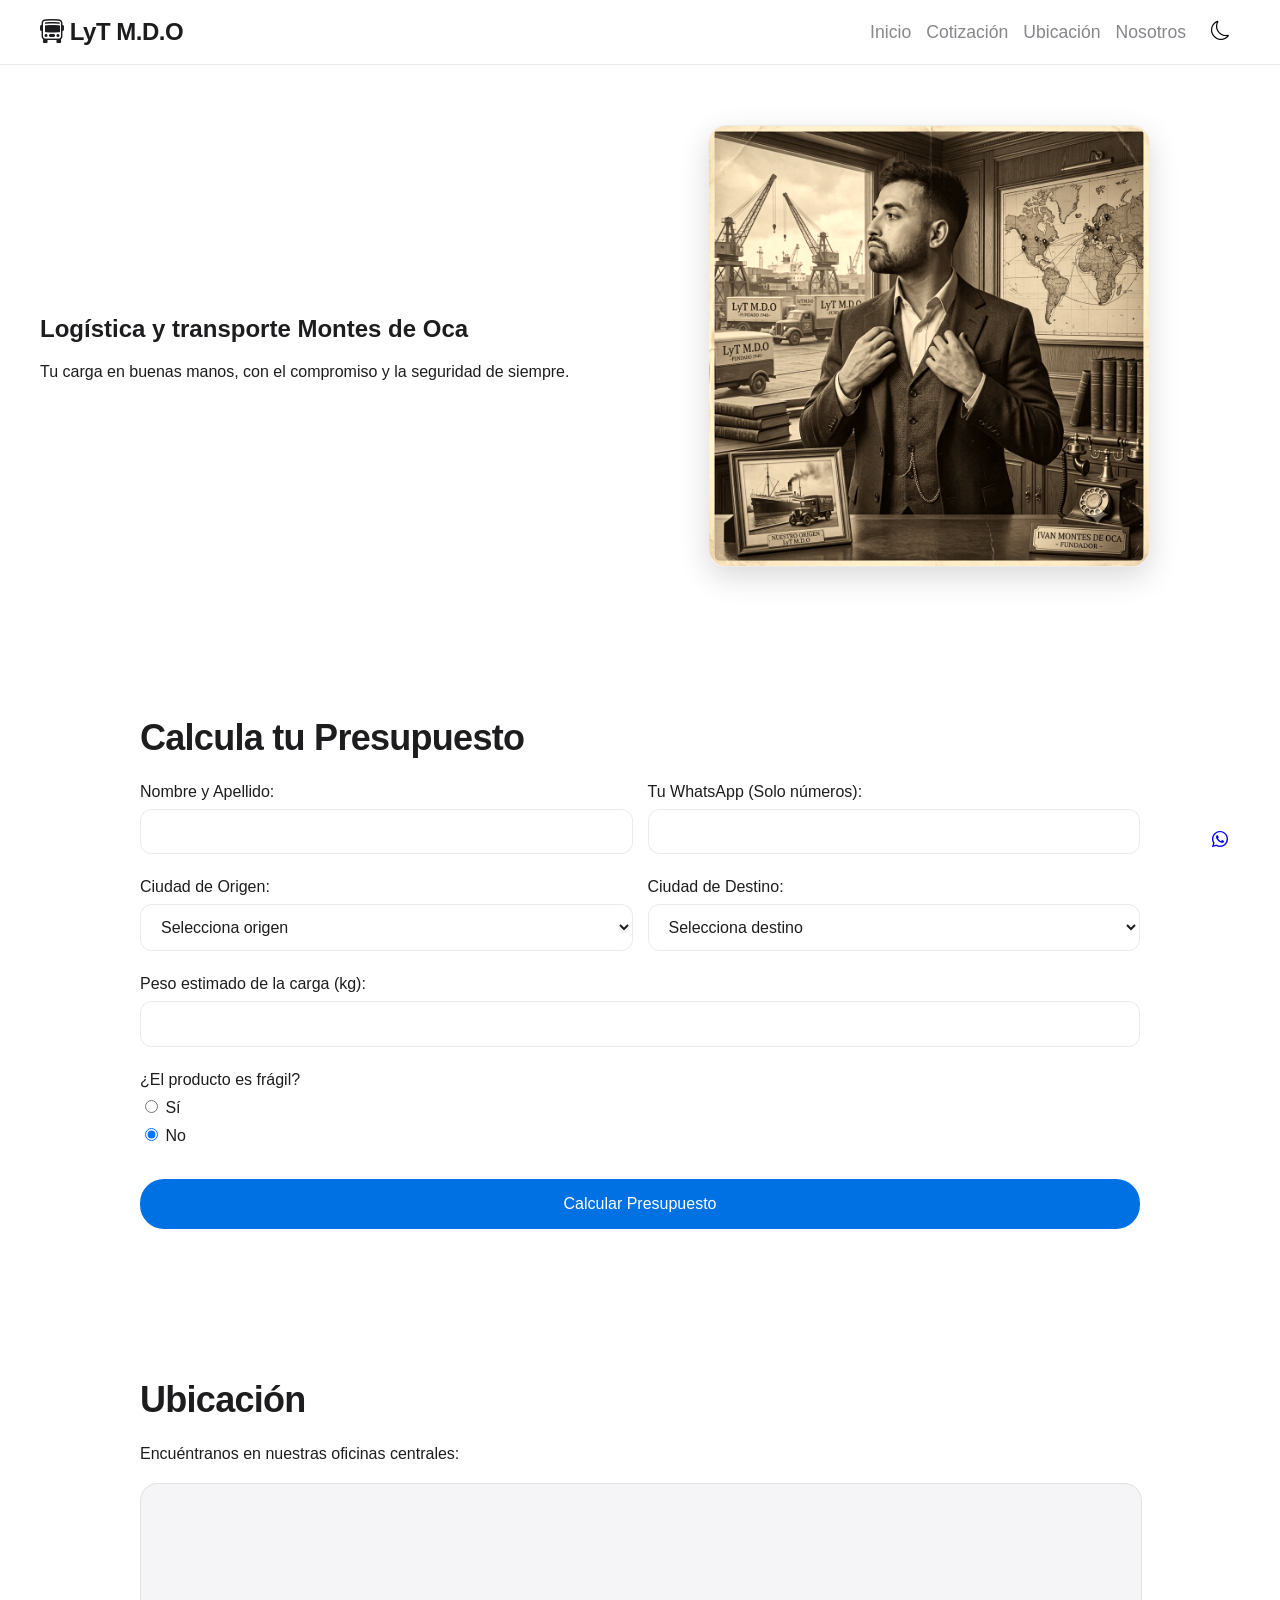
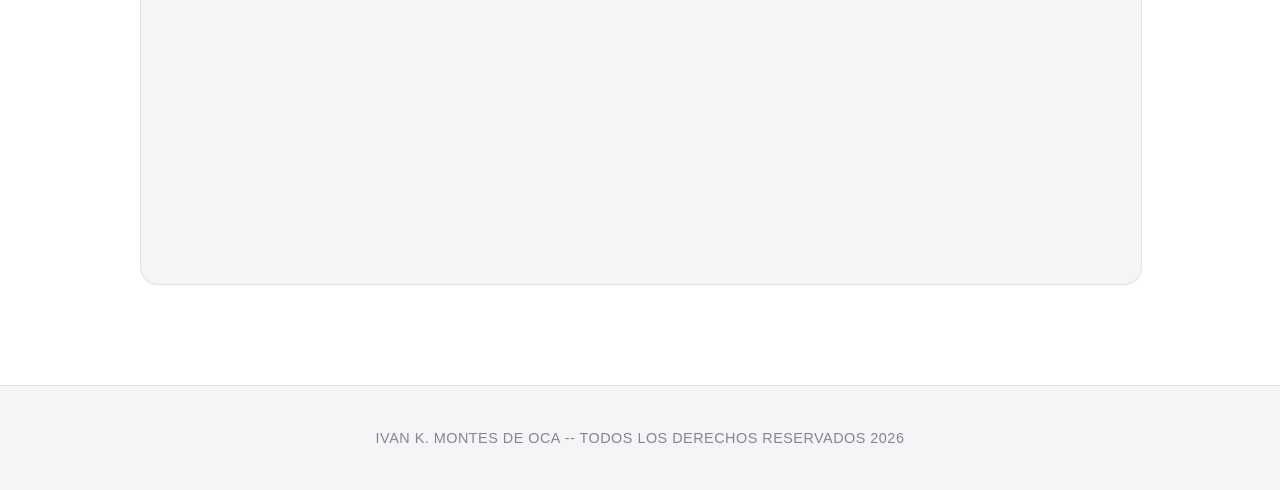
==== commit 1831f022: "Fix: añadi footer y su respectivo css" ====
--- a/index.html
+++ b/index.html
@@ -123,6 +123,9 @@
         </div>
     </section>
 
+    <footer>
+        <p>IVAN K. MONTES DE OCA -- TODOS LOS DERECHOS RESERVADOS 2026</p>
+    </footer>
 
     <script src="main.js"></script>
     <script src="cotizador.js"></script> 
--- a/styles.css
+++ b/styles.css
@@ -41,7 +41,7 @@
 }
 
 /* NAVBAR */
-.custom-navbar, nav {
+.custom-navbar {
     background-color: var(--apple-nav-bg);
     backdrop-filter: blur(20px);
     -webkit-backdrop-filter: blur(20px);
@@ -60,7 +60,7 @@
     padding: 0 20px;
 }
 
-.logo-apple, .navbar-logo {
+.navbar-logo {
     font-weight: 800;
     font-size: 1.5rem;
     color: var(--apple-text) !important;
@@ -68,7 +68,7 @@
     text-decoration: none;
 }
 
-.custom-navbar ul, nav ul {
+.custom-navbar ul {
     display: flex;
     justify-content: center;
     align-items: center;
@@ -79,14 +79,14 @@
     font-size: 1.1rem;
 }
 
-nav ul li a, .custom-navbar ul li a {
+.custom-navbar ul li a {
     text-decoration: none;
     color: var(--apple-text-secondary);
     font-weight: 500;
     transition: color 0.2s ease;
 }
 
-nav ul li a:hover, .custom-navbar ul li a:hover {
+.custom-navbar ul li a:hover {
     color: var(--apple-text);
 }
 
@@ -103,7 +103,7 @@
     transform: scale(1.1);
 }
 
-/* ESTRUCTURA DE SECCIONES GENERALES */
+/* SECCIONES Y TÍTULOS */
 section {
     padding: 60px 20px;
     max-width: 1000px;
@@ -119,7 +119,7 @@
 }
 
 /* =========================================
-   SECCIÓN PRINCIPAL (HERO) CON FOTO SEPIA Y TÍTULO
+   SECCIÓN PRINCIPAL (HERO) CON FOTO SEPIA
    ========================================= */
 .hero-section {
     display: flex;
@@ -131,7 +131,6 @@
     margin: 0 auto;
 }
 
-/* Recuadro del Título con borde difuminado (Izquierda) */
 .title-box {
     text-align: left;
     padding: 40px;
@@ -159,7 +158,6 @@
     line-height: 1.5;
 }
 
-/* Contenedor de la Imagen 1:1 en Sepia (Derecha) */
 .hero-image-wrapper {
     flex: 1;
     display: flex;
@@ -184,15 +182,7 @@
     transform: scale(1.02);
 }
 
-/* Compatibilidad si usas clase .title-container externa */
-.title-container {
-    display: flex;
-    justify-content: center;
-    padding: 60px 20px 20px;
-}
-
-
-/* FORMULARIO ADAPTADO AL ESTILO APPLE */
+/* FORMULARIO Y COTIZADOR */
 .form-group {
     margin-bottom: 1.5rem;
 }
@@ -227,25 +217,17 @@
     box-shadow: 0 0 0 4px rgba(0, 113, 227, 0.15);
 }
 
-.radio-group {
-    display: flex;
-    gap: 20px;
-    color: var(--apple-text);
-    padding: 0.5rem 0;
-}
-
-/* Estructura para que Origen y Destino estén uno al lado del otro en PC */
 .form-group-row {
     display: flex;
     gap: 15px;
     flex-wrap: wrap;
 }
+
 .half-width {
     flex: 1;
     min-width: 200px;
 }
 
-/* BOTÓN ENVIAR FORMULARIO */
 .btn-submit {
     background-color: var(--apple-primary);
     color: #ffffff;
@@ -265,7 +247,6 @@
     transform: translateY(-2px);
 }
 
-/* AVISO ROJO PERMANENTE */
 .alerta-roja {
     color: #ff3b30;
     font-weight: 600;
@@ -277,7 +258,6 @@
     margin-bottom: 24px;
 }
 
-/* VALIDACIONES VISUALES (Errores) */
 .mensaje-error {
     color: #ff3b30; 
     font-size: 0.85rem;
@@ -296,7 +276,7 @@
     outline: none; 
 }
 
-/* ESTILOS PARA EL MAPA Y COTIZADOR */
+/* MAPA */
 .map-container {
     width: 100%;
     height: 400px;
@@ -314,7 +294,6 @@
     border: none;
 }
 
-/* Caja de resultado de cotización */
 .resultado-caja {
     margin-top: 25px;
     padding: 25px;
@@ -326,40 +305,7 @@
     transition: opacity 0.3s ease;
 }
 
-.resultado-caja h3 {
-    margin: 0 0 10px 0;
-    color: var(--apple-text);
-}
-
-.resultado-caja p {
-    margin: 0;
-    color: var(--apple-text-secondary);
-    font-size: 0.95rem;
-}
-
-/* RESEÑAS GOOGLE */
-#google-reviews {
-    display: grid;
-    grid-template-columns: repeat(auto-fit, minmax(280px, 1fr));
-    gap: 20px;
-    margin-top: 20px;
-}
-
-.resena-card {
-    background-color: var(--apple-card-bg);
-    border: 1px solid var(--apple-card-border);
-    padding: 20px;
-    border-radius: 18px;
-    box-shadow: var(--apple-shadow);
-    color: var(--apple-text);
-    transition: transform 0.2s;
-}
-
-.resena-card:hover {
-    transform: translateY(-4px);
-}
-
-/* PÁGINA: EXPERIENCIA.HTML */
+/* PÁGINA EXPERIENCIA */
 .experiencia-header {
     text-align: center;
     padding: 60px 20px 20px;
@@ -422,7 +368,21 @@
     line-height: 1.5;
 }
 
-/* BOTÓN FLOTANTE WHATSAPP */
+/* =========================================
+   FOOTER CLÁSICO UNIFICADO
+   ========================================= */
+footer {
+    text-align: center;
+    padding: 30px 20px;
+    border-top: 1px solid var(--apple-card-border);
+    background-color: var(--apple-tint);
+    color: var(--apple-text-secondary);
+    font-size: 0.9rem;
+    letter-spacing: 0.5px;
+    margin-top: 40px;
+}
+
+/* WHATSAPP */
 .whatsapp-float {
     position: fixed;
     bottom: 30px;
@@ -448,14 +408,11 @@
     filter: drop-shadow(0 4px 10px rgba(0,0,0,0.15));
 }
 
-/* UTILIDADES DE VISIBILIDAD */
 .ocultar-alerta, .d-none {
     display: none !important;
 }
 
-/* =========================================
-   DISEÑO RESPONSIVO (MEDIA QUERIES)
-   ========================================= */
+/* RESPONSIVE */
 @media (max-width: 900px) {
     .hero-section {
         flex-direction: column;
@@ -463,34 +420,28 @@
         padding: 40px 20px;
         gap: 30px;
     }
-
     .title-box {
         text-align: center;
     }
-
     .sepia-portrait {
         max-width: 360px;
     }
 }
 
 @media (max-width: 768px) {
-    .custom-navbar .nav-container, nav {
+    .custom-navbar .nav-container {
         padding: 0.8rem 15px;
     }
-
-    .custom-navbar ul, nav ul {
+    .custom-navbar ul {
         gap: 10px;
         font-size: 0.95rem;
     }
-
     .title-box {
         padding: 25px 20px;
     }
-
     .title-box h1 {
         font-size: 1.8rem;
     }
-
     .sepia-portrait {
         max-width: 100%;
     }
